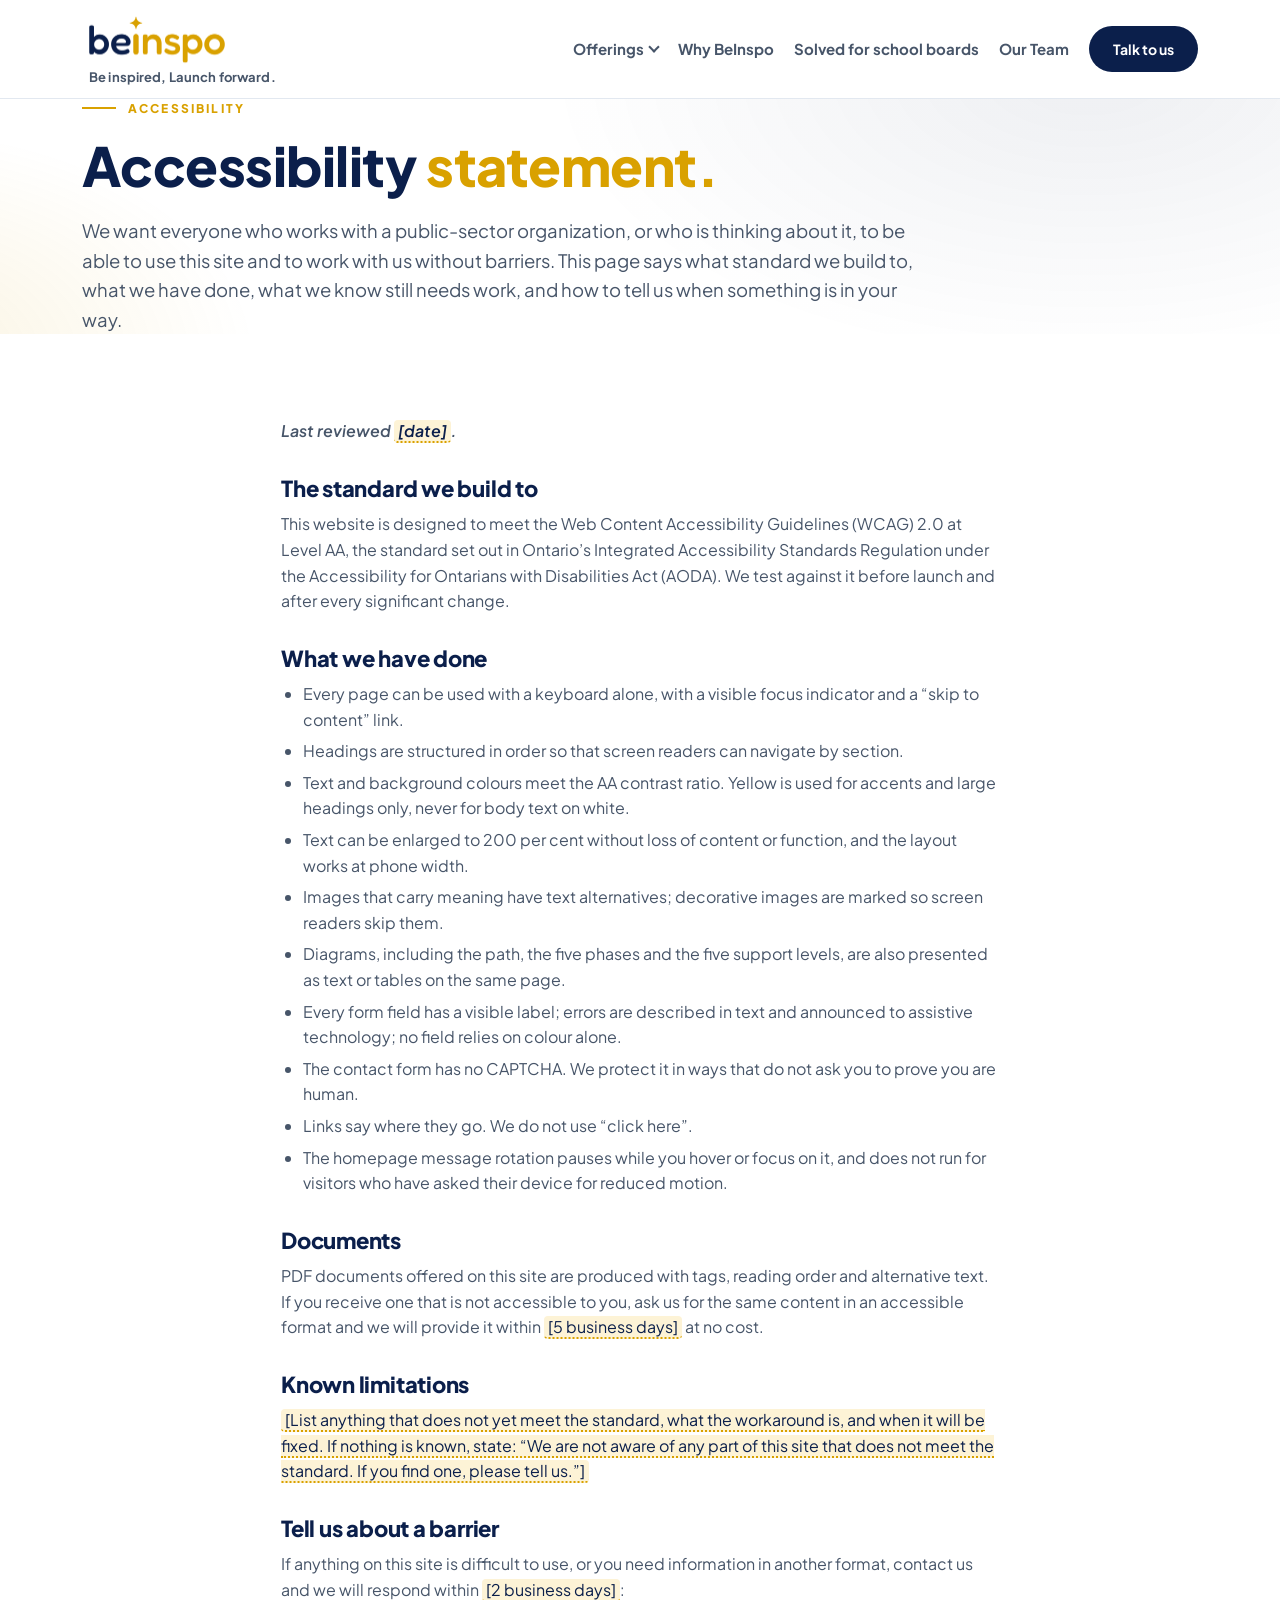
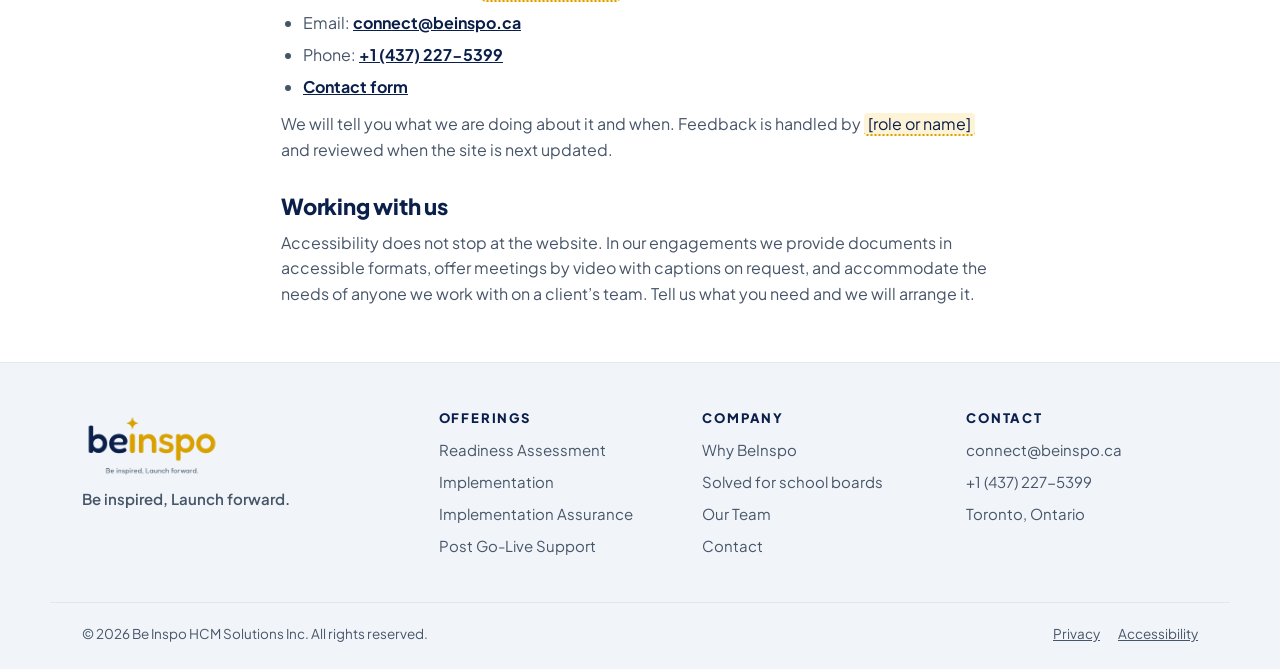
==== accessibility.html @ 6a6bd657 "New version" ====
<!DOCTYPE html>
<html lang="en-CA">
<head>
  <meta charset="UTF-8">
  <meta name="viewport" content="width=device-width, initial-scale=1">
  <title>Accessibility | BeInspo</title>
  <meta name="description" content="The standard this site is built to, what we have done to meet it, what still needs work, and how to tell us about a barrier.">
  <link rel="icon" type="image/svg+xml" href="assets/favicon.svg">
  <link rel="stylesheet" href="css/styles.css?v=20261103j">
  <link rel="stylesheet" href="css/pages.css?v=20261024c">
</head>
<body>
<a class="skip-link" href="#main">Skip to content</a>

<header class="site-header">
  <div class="wrap nav-in">
    <a class="brand" href="index.html" aria-label="BeInspo home">
      <span class="brand-mark"><img src="assets/beinspo-logo.png" alt="BeInspo" width="1200" height="600"></span>
      <span class="brand-tag">Be inspired, Launch forward.</span>
    </a>
    <button class="nav-toggle" aria-expanded="false" aria-controls="site-nav">
      <span class="nav-toggle-bar" aria-hidden="true"></span><span class="sr-only">Menu</span>
    </button>
    <nav id="site-nav" class="site-nav" aria-label="Primary">
      <ul class="nav-links">
        <li class="has-dropdown">
          <button class="nav-link dropdown-toggle" aria-expanded="false" aria-controls="engage-menu">Offerings <span class="chev" aria-hidden="true"></span></button>
          <ul id="engage-menu" class="dropdown">
            <li><a href="readiness-assessment.html"><strong>01 Readiness Assessment</strong><span>Know what you&rsquo;re getting into before you commit.</span></a></li>
            <li><a href="implementation.html"><strong>02 Implementation</strong><span>We build it, start to finish.</span></a></li>
            <li><a href="implementation-assurance.html"><strong>03 Implementation Assurance</strong><span>A partner builds; we complete your team.</span></a></li>
            <li><a href="post-go-live-support.html"><strong>04 Post Go-Live Support</strong><span>Gone live and need it to settle?</span></a></li>
          </ul>
        </li>
        <li><a class="nav-link" href="index.html#why-beinspo">Why BeInspo</a></li>
        <li><a class="nav-link" href="school-boards.html">Solved for school boards</a></li>
        <li><a class="nav-link" href="team.html">Our Team</a></li>
        <li class="nav-cta-item"><a class="btn btn-navy btn-sm" href="contact.html">Talk to us</a></li>
      </ul>
    </nav>
  </div>
</header>

<main id="main">
  <section class="page-hero" aria-labelledby="page-heading">
    <div class="wrap">
      <p class="eyebrow">Accessibility</p>
      <h1 id="page-heading">Accessibility <em>statement.</em></h1>
      <p class="lede" style="max-width:46em">We want everyone who works with a public-sector organization, or who is thinking about it, to be able to use this site and to work with us without barriers. This page says what standard we build to, what we have done, what we know still needs work, and how to tell us when something is in your way.</p>
    </div>
  </section>

  <section class="section section-tight" aria-label="Accessibility statement">
    <div class="wrap prose">
      <p class="meta">Last reviewed <mark class="todo">[date]</mark>.</p>

      <h2>The standard we build to</h2>
      <p>This website is designed to meet the Web Content Accessibility Guidelines (WCAG) 2.0 at Level AA, the standard set out in Ontario&rsquo;s Integrated Accessibility Standards Regulation under the Accessibility for Ontarians with Disabilities Act (AODA). We test against it before launch and after every significant change.</p>

      <h2>What we have done</h2>
      <ul>
        <li>Every page can be used with a keyboard alone, with a visible focus indicator and a &ldquo;skip to content&rdquo; link.</li>
        <li>Headings are structured in order so that screen readers can navigate by section.</li>
        <li>Text and background colours meet the AA contrast ratio. Yellow is used for accents and large headings only, never for body text on white.</li>
        <li>Text can be enlarged to 200 per cent without loss of content or function, and the layout works at phone width.</li>
        <li>Images that carry meaning have text alternatives; decorative images are marked so screen readers skip them.</li>
        <li>Diagrams, including the path, the five phases and the five support levels, are also presented as text or tables on the same page.</li>
        <li>Every form field has a visible label; errors are described in text and announced to assistive technology; no field relies on colour alone.</li>
        <li>The contact form has no CAPTCHA. We protect it in ways that do not ask you to prove you are human.</li>
        <li>Links say where they go. We do not use &ldquo;click here&rdquo;.</li>
        <li>The homepage message rotation pauses while you hover or focus on it, and does not run for visitors who have asked their device for reduced motion.</li>
      </ul>

      <h2>Documents</h2>
      <p>PDF documents offered on this site are produced with tags, reading order and alternative text. If you receive one that is not accessible to you, ask us for the same content in an accessible format and we will provide it within <mark class="todo">[5 business days]</mark> at no cost.</p>

      <h2>Known limitations</h2>
      <p><mark class="todo">[List anything that does not yet meet the standard, what the workaround is, and when it will be fixed. If nothing is known, state: &ldquo;We are not aware of any part of this site that does not meet the standard. If you find one, please tell us.&rdquo;]</mark></p>

      <h2>Tell us about a barrier</h2>
      <p>If anything on this site is difficult to use, or you need information in another format, contact us and we will respond within <mark class="todo">[2 business days]</mark>:</p>
      <ul>
        <li>Email: <a href="mailto:connect@beinspo.ca">connect@beinspo.ca</a></li>
        <li>Phone: <a href="tel:+14372275399">+1 (437) 227-5399</a></li>
        <li><a href="contact.html">Contact form</a></li>
      </ul>
      <p>We will tell you what we are doing about it and when. Feedback is handled by <mark class="todo">[role or name]</mark> and reviewed when the site is next updated.</p>

      <h2>Working with us</h2>
      <p>Accessibility does not stop at the website. In our engagements we provide documents in accessible formats, offer meetings by video with captions on request, and accommodate the needs of anyone we work with on a client&rsquo;s team. Tell us what you need and we will arrange it.</p>
    </div>
  </section>
</main>

<footer class="site-footer">
  <div class="wrap footer-in">
    <div class="footer-brand">
      <img src="assets/beinspo-logo.png" alt="BeInspo" width="160" height="80">
      <p class="tagline">Be inspired, Launch forward.</p>
    </div>
    <nav class="footer-col" aria-label="Offerings">
      <h2>Offerings</h2>
      <ul>
        <li><a href="readiness-assessment.html">Readiness Assessment</a></li>
        <li><a href="implementation.html">Implementation</a></li>
        <li><a href="implementation-assurance.html">Implementation Assurance</a></li>
        <li><a href="post-go-live-support.html">Post Go-Live Support</a></li>
      </ul>
    </nav>
    <nav class="footer-col" aria-label="Company">
      <h2>Company</h2>
      <ul>
        <li><a href="index.html#why-beinspo">Why BeInspo</a></li>
        <li><a href="school-boards.html">Solved for school boards</a></li>
        <li><a href="team.html">Our Team</a></li>
        <li><a href="contact.html">Contact</a></li>
      </ul>
    </nav>
    <div class="footer-col">
      <h2>Contact</h2>
      <ul>
        <li><a href="mailto:connect@beinspo.ca">connect@beinspo.ca</a></li>
        <li><a href="tel:+14372275399">+1 (437) 227-5399</a></li>
        <li>Toronto, Ontario</li>
      </ul>
    </div>
  </div>
  <div class="wrap footer-legal">
    <p>&copy; 2026 Be Inspo HCM Solutions Inc. All rights reserved.</p>
    <ul>
      <li><a href="privacy.html">Privacy</a></li>
      <li><a href="accessibility.html">Accessibility</a></li>
    </ul>
  </div>
</footer>

<script src="js/main.js?v=20261024c"></script>
</body>
</html>
---- css/styles.css ----
/* Plus Jakarta Sans, self-hosted (SIL Open Font License) */
@font-face { font-family: 'Plus Jakarta Sans'; font-style: normal; font-weight: 400; font-display: swap; src: url(../assets/fonts/plus-jakarta-sans-latin-400-normal.woff2) format('woff2'); }
@font-face { font-family: 'Plus Jakarta Sans'; font-style: normal; font-weight: 500; font-display: swap; src: url(../assets/fonts/plus-jakarta-sans-latin-500-normal.woff2) format('woff2'); }
@font-face { font-family: 'Plus Jakarta Sans'; font-style: normal; font-weight: 600; font-display: swap; src: url(../assets/fonts/plus-jakarta-sans-latin-600-normal.woff2) format('woff2'); }
@font-face { font-family: 'Plus Jakarta Sans'; font-style: normal; font-weight: 700; font-display: swap; src: url(../assets/fonts/plus-jakarta-sans-latin-700-normal.woff2) format('woff2'); }
@font-face { font-family: 'Plus Jakarta Sans'; font-style: normal; font-weight: 800; font-display: swap; src: url(../assets/fonts/plus-jakarta-sans-latin-800-normal.woff2) format('woff2'); }
@font-face { font-family: 'Plus Jakarta Sans'; font-style: italic; font-weight: 600; font-display: swap; src: url(../assets/fonts/plus-jakarta-sans-latin-600-italic.woff2) format('woff2'); }
@font-face { font-family: 'Plus Jakarta Sans'; font-style: italic; font-weight: 800; font-display: swap; src: url(../assets/fonts/plus-jakarta-sans-latin-800-italic.woff2) format('woff2'); }
/* BeInspo website styles
   Palette from "README - colours and usage.txt"; layout from beinspo_homepage_mockup.html */

:root {
  --navy: #0B1F4B;
  --yellow: #D9A100;        /* dark yellow: accents on white */
  --yellow-bright: #F2B705; /* bright yellow: accents on navy */
  --yellow-tint: #FDF3D6;
  --slate: #475569;
  --grey-light: #CBD5E1;
  --grey-band: #F1F5F9;
  --line: #E2E8F0;
  --white: #FFFFFF;
  --max: 1180px;
  --radius: 14px;
  --shadow: 0 10px 30px rgba(11, 31, 75, 0.08);
}

*, *::before, *::after { box-sizing: border-box; margin: 0; padding: 0; }
html { scroll-behavior: smooth; }
@media (prefers-reduced-motion: reduce) { html { scroll-behavior: auto; } }

body {
  font-family: 'Plus Jakarta Sans', 'Segoe UI', system-ui, -apple-system, sans-serif;
  color: var(--navy);
  background: var(--white);
  line-height: 1.6;
  font-size: 17px;
}

img { max-width: 100%; height: auto; display: block; }
a { color: inherit; }
ul, ol { list-style: none; }

.wrap { max-width: var(--max); margin: 0 auto; padding: 0 32px; }
@media (max-width: 600px) { .wrap { padding: 0 16px; } }

.sr-only {
  position: absolute; width: 1px; height: 1px; padding: 0; margin: -1px;
  overflow: hidden; clip: rect(0 0 0 0); white-space: nowrap; border: 0;
}

.skip-link {
  position: absolute; left: 16px; top: -60px; z-index: 100;
  background: var(--navy); color: var(--white); padding: 10px 16px; border-radius: 8px;
  font-weight: 700; text-decoration: none;
}
.skip-link:focus { top: 12px; }

:focus-visible { outline: 3px solid var(--yellow); outline-offset: 3px; }

/* ---------- type ---------- */
h1, h2, h3 { line-height: 1.15; font-weight: 800; letter-spacing: -0.01em; }
h1 { font-size: clamp(34px, 4.4vw, 54px); }
h2 { font-size: clamp(27px, 3.1vw, 38px); margin-bottom: 18px; }
h3 { font-size: 20px; margin-bottom: 8px; }
h1 em, h2 em { font-style: normal; color: var(--yellow); }

.eyebrow {
  display: flex; align-items: center; gap: 12px;
  font-size: 12px; letter-spacing: 0.18em; text-transform: uppercase; font-weight: 800;
  color: var(--yellow); margin-bottom: 16px;
}
.eyebrow::before { content: ""; width: 34px; height: 2px; background: var(--yellow); flex: none; }

.lede, .intro { color: var(--slate); font-size: 18.5px; max-width: 42em; }
.intro { margin-bottom: 28px; }

/* ---------- buttons ---------- */
.btn {
  display: inline-block; padding: 14px 28px; border-radius: 999px; font-weight: 700;
  font-size: 15px; text-decoration: none; border: 2px solid transparent;
  transition: background .2s, color .2s, border-color .2s, transform .2s;
}
.btn:hover { transform: translateY(-1px); }
.btn-sm { padding: 10px 22px; font-size: 14px; }
.btn-navy { background: var(--navy); color: var(--white); }
.btn-navy:hover { background: #142a5e; }
.btn-yellow { background: var(--yellow); color: var(--navy); }
.btn-yellow:hover { background: #c49200; }
.btn-outline { border-color: var(--navy); color: var(--navy); background: transparent; }
.btn-outline:hover { background: var(--navy); color: var(--white); }
.btn-bright { background: var(--yellow-bright); color: var(--navy); }
.btn-bright:hover { background: #ffc61a; }
.btn-outline-light { border-color: var(--white); color: var(--white); background: transparent; }
.btn-outline-light:hover { background: var(--white); color: var(--navy); }
.btn-row { display: flex; gap: 14px; flex-wrap: wrap; }

/* ---------- header / nav ---------- */
.site-header {
  position: sticky; top: 0; z-index: 50;
  background: rgba(255, 255, 255, 0.94); backdrop-filter: blur(10px);
  border-bottom: 1px solid var(--line);
}
.nav-in { display: flex; align-items: center; justify-content: space-between; gap: 24px; padding-top: 10px; padding-bottom: 10px; }
.brand { display: inline-flex; flex-direction: column; align-items: flex-start; text-decoration: none; }
.brand-mark { display: block; width: 150px; aspect-ratio: 1200 / 440; overflow: hidden; }
.brand-mark img { width: 100%; height: auto; display: block; }
/* The wordmark's "b" starts 4.8% in from the image's left edge; the tagline is padded to line up with it. */
.brand-tag { display: block; text-align: left; padding-left: 7px; font-size: 13px; font-weight: 700; color: var(--slate); letter-spacing: 0.01em; margin-top: 2px; white-space: nowrap; }
.site-nav { display: flex; }
.nav-links { display: flex; align-items: center; gap: 20px; }
main section[id] { scroll-margin-top: 96px; }
.nav-link {
  font: inherit; font-size: 15px; font-weight: 700; color: var(--slate); background: none; border: 0;
  text-decoration: none; cursor: pointer; padding: 8px 0; display: inline-flex; align-items: center; gap: 6px;
}
.nav-link:hover { color: var(--navy); }
.chev { width: 8px; height: 8px; border-right: 2px solid currentColor; border-bottom: 2px solid currentColor; transform: translateY(-2px) rotate(45deg); }
.has-dropdown { position: relative; }
.dropdown {
  position: absolute; top: calc(100% + 8px); left: 0; min-width: 340px;
  background: var(--white); border: 1px solid var(--line); border-radius: var(--radius);
  box-shadow: var(--shadow); padding: 8px; display: none; z-index: 60;
}
.has-dropdown.open .dropdown { display: block; }
.dropdown a { display: block; padding: 10px 12px; border-radius: 10px; text-decoration: none; }
.dropdown a:hover, .dropdown a:focus-visible { background: var(--grey-band); }
.dropdown strong { display: block; font-size: 15px; }
.dropdown span { display: block; font-size: 13.5px; color: var(--slate); }

.nav-toggle {
  display: none; width: 44px; height: 44px; border: 0; background: none; cursor: pointer; position: relative;
}
.nav-toggle-bar, .nav-toggle-bar::before, .nav-toggle-bar::after {
  content: ""; display: block; width: 24px; height: 2.5px; background: var(--navy); border-radius: 2px;
  position: absolute; left: 10px; transition: transform .2s, opacity .2s;
}
.nav-toggle-bar { top: 21px; }
.nav-toggle-bar::before { top: -8px; left: 0; }
.nav-toggle-bar::after { top: 8px; left: 0; }
.nav-toggle[aria-expanded="true"] .nav-toggle-bar { background: transparent; }
.nav-toggle[aria-expanded="true"] .nav-toggle-bar::before { transform: translateY(8px) rotate(45deg); }
.nav-toggle[aria-expanded="true"] .nav-toggle-bar::after { transform: translateY(-8px) rotate(-45deg); }

@media (max-width: 1100px) and (min-width: 901px) {
  .nav-links { gap: 14px; }
  .nav-link { font-size: 14px; }
  .brand-mark { width: 130px; }
  .brand-tag { padding-left: 6px; font-size: 11.5px; }
}
@media (max-width: 900px) {
  .nav-toggle { display: block; }
  .site-nav { display: none; position: absolute; left: 0; right: 0; top: 100%; background: var(--white); border-bottom: 1px solid var(--line); box-shadow: var(--shadow); }
  .site-nav.open { display: block; }
  .nav-links { flex-direction: column; align-items: stretch; gap: 0; padding: 8px 16px 16px; }
  .nav-links > li { border-top: 1px solid var(--line); }
  .nav-links > li:first-child { border-top: 0; }
  .nav-link { width: 100%; justify-content: space-between; padding: 14px 0; font-size: 16px; }
  .dropdown { position: static; min-width: 0; border: 0; box-shadow: none; padding: 0 0 8px; }
  .nav-cta-item { padding-top: 12px; }
  .nav-cta-item .btn { display: block; text-align: center; }
}

/* ---------- hero ---------- */
.hero {
  background:
    radial-gradient(900px 480px at 85% -10%, rgba(11, 31, 75, 0.07), transparent 60%),
    radial-gradient(700px 420px at -10% 110%, rgba(217, 161, 0, 0.12), transparent 55%),
    var(--white);
}
.hero-in {
  display: grid; grid-template-columns: 1.2fr 0.9fr; gap: 56px; align-items: center;
  padding-top: 80px; padding-bottom: 72px;
}
.hero .lede { margin: 22px 0 10px; }
.hero .lede strong { color: var(--navy); font-weight: 700; }

/* hero slider: two messages rotate in the copy column.
   Both slides occupy the same grid cell, so the block is always as tall as the taller slide
   and the page does not shift when the message changes. */
.hero-slides { display: grid; }
.hero-slide { grid-area: 1 / 1; opacity: 0; visibility: hidden; transform: translateY(8px); transition: opacity .45s ease, transform .45s ease, visibility 0s linear .45s; pointer-events: none; }
.hero-slide.is-active { opacity: 1; visibility: visible; transform: none; transition: opacity .45s ease, transform .45s ease, visibility 0s; pointer-events: auto; }
@media (prefers-reduced-motion: reduce) { .hero-slide, .hero-slide.is-active { transition: none; transform: none; } }
.hero .h1 { font-size: clamp(34px, 4.4vw, 54px); line-height: 1.15; font-weight: 800; letter-spacing: -0.01em; }
.hero h1 em, .hero .h1 em { font-style: italic; color: var(--yellow); }
.hero h1 em.em-plain, .hero .h1 em.em-plain { font-style: normal; }
.slider-dots { display: flex; justify-content: center; gap: 14px; margin: 4px 0 26px; }
.slider-dot { width: 14px; height: 14px; border-radius: 50%; border: 0; background: var(--grey-light); cursor: pointer; padding: 0; transition: background .2s, transform .2s; }
.slider-dot:hover { background: var(--slate); }
.slider-dot.is-active { background: var(--yellow); transform: scale(1.25); }
.proof-line { display: flex; flex-wrap: wrap; gap: 10px 26px; margin-top: 26px; font-size: 14.5px; color: var(--slate); font-weight: 600; }
.proof-line li { position: relative; padding-left: 22px; }
.proof-line li::before {
  content: ""; position: absolute; left: 0; top: 6px; width: 10px; height: 6px;
  border-left: 2.5px solid var(--navy); border-bottom: 2.5px solid var(--navy); transform: rotate(-45deg);
}

.hero-card {
  background: var(--navy); color: var(--white); border-radius: 20px; padding: 28px;
  box-shadow: 0 20px 50px rgba(11, 31, 75, 0.25);
}
.hero-card-title { font-size: 13px; letter-spacing: 0.16em; text-transform: uppercase; color: var(--yellow-bright); margin-bottom: 16px; font-weight: 800; }
.path-list { display: flex; flex-direction: column; gap: 10px; position: relative; }
.path-list a {
  display: flex; gap: 14px; align-items: flex-start; text-decoration: none;
  background: rgba(255, 255, 255, 0.06); border: 1px solid rgba(255, 255, 255, 0.12);
  border-radius: 12px; padding: 12px 14px; transition: background .2s, border-color .2s;
}
.path-list a:hover, .path-list a:focus-visible { background: rgba(255, 255, 255, 0.12); border-color: var(--yellow-bright); }
.path-text { display: block; font-size: 13.5px; color: var(--grey-light); line-height: 1.4; }
.path-text strong { display: block; color: var(--white); font-size: 15.5px; margin-bottom: 2px; }
.hero-card-foot { margin-top: 16px; font-size: 14px; color: var(--grey-light); }

.badge {
  flex: none; display: inline-flex; align-items: center; justify-content: center;
  width: 36px; height: 36px; border-radius: 10px; background: var(--yellow); color: var(--navy);
  font-weight: 800; font-size: 13px; letter-spacing: 0.04em;
}
.hero-card .badge { background: var(--yellow-bright); }
.badge-alt { background: var(--yellow-tint); }
.hero-card .badge-alt { background: var(--yellow-tint); }

@media (max-width: 960px) {
  .hero-in { grid-template-columns: 1fr; gap: 36px; padding-top: 48px; padding-bottom: 48px; }
}
@media (max-width: 560px) {
  .hero-card { padding: 20px; }
}

/* ---------- sections ---------- */
.section { padding: 80px 0; }
.section-grey { background: var(--grey-band); }
@media (max-width: 700px) { .section { padding: 56px 0; } }

/* six layers */
.layers { display: grid; grid-template-columns: repeat(3, 1fr); gap: 18px; margin: 8px 0 32px; }
.layers li {
  position: relative; background: var(--white); border: 1px solid var(--line); border-radius: var(--radius);
  padding: 22px 22px 22px 64px;
}
.layer-num {
  position: absolute; left: 20px; top: 22px; width: 30px; height: 30px; border-radius: 50%;
  background: var(--yellow); color: var(--navy); font-weight: 800; font-size: 13px;
  display: inline-flex; align-items: center; justify-content: center;
}
.layers h3 { font-size: 17.5px; }
.layers p { color: var(--slate); font-size: 15px; }
@media (max-width: 900px) { .layers { grid-template-columns: repeat(2, 1fr); } }
@media (max-width: 560px) { .layers { grid-template-columns: 1fr; } }

.band { border-radius: var(--radius); padding: 32px 36px; }
.band-navy { background: var(--navy); color: var(--white); border-left: 8px solid var(--yellow-bright); }
.band-small { color: var(--grey-light); font-size: 16px; }
.band-big { font-size: clamp(24px, 3vw, 34px); font-weight: 800; margin: 6px 0 8px; }
.band-link { color: var(--yellow-bright); font-weight: 700; }

/* path selector */
.selector { display: grid; grid-template-columns: repeat(2, 1fr); gap: 14px; margin-top: 8px; }
.selector-item {
  font: inherit; text-align: left; cursor: pointer; background: var(--white);
  border: 2px solid var(--line); border-radius: var(--radius); padding: 20px 22px;
  display: flex; flex-direction: column; gap: 10px; transition: border-color .2s, box-shadow .2s;
}
.selector-item:hover { border-color: var(--navy); }
.selector-item[aria-pressed="true"] { border-color: var(--yellow); box-shadow: 0 0 0 3px var(--yellow-tint); }
.selector-quote { font-size: 17px; font-weight: 700; color: var(--navy); line-height: 1.4; }
.selector-answer { font-size: 14px; color: var(--slate); }
.selector-answer strong { color: var(--navy); }
.selector-item[aria-pressed="true"] .selector-answer strong { color: var(--yellow); }
.selector-note { margin: 20px 0 44px; color: var(--slate); font-size: 15.5px; }
.selector-note a { color: var(--navy); font-weight: 700; }
@media (max-width: 760px) { .selector { grid-template-columns: 1fr; } }

/* offerings */
.offers { display: grid; grid-template-columns: repeat(4, 1fr); gap: 18px; }
.offer {
  position: relative; background: var(--white); border: 2px solid var(--line); border-radius: var(--radius);
  padding: 24px; display: flex; flex-direction: column; gap: 10px; transition: border-color .2s, box-shadow .2s;
}
.offer h3 { margin: 8px 0 0; }
.offer p { font-size: 15px; color: var(--slate); }
.offer-for { font-style: italic; color: var(--navy) !important; font-weight: 600; }
.offer-meta { font-size: 13.5px !important; font-weight: 700; letter-spacing: 0.02em; margin-top: auto; padding-top: 8px; border-top: 1px dashed var(--line); }
.offer-link { font-weight: 800; color: var(--navy); text-decoration: none; }
.offer-link::after { content: " \2192"; }
.offer-link:hover { color: var(--yellow); }
.offer-featured { border-color: var(--yellow); }
.offer.is-active { border-color: var(--navy); box-shadow: 0 0 0 4px rgba(11, 31, 75, 0.12); }
.tag-new {
  position: absolute; top: 14px; right: 14px; background: var(--yellow); color: var(--navy);
  font-size: 11px; font-weight: 800; letter-spacing: 0.14em; text-transform: uppercase; padding: 4px 10px; border-radius: 999px;
}
@media (max-width: 1000px) { .offers { grid-template-columns: repeat(2, 1fr); } }
@media (max-width: 560px) { .offers { grid-template-columns: 1fr; } }

/* engagement model table */
.table-scroll { overflow-x: auto; border: 1px solid var(--line); border-radius: var(--radius); }
.model-table { width: 100%; border-collapse: collapse; font-size: 15px; min-width: 760px; }
.model-table th, .model-table td { text-align: left; vertical-align: top; padding: 14px 16px; border-bottom: 1px solid var(--line); }
.model-table thead th { background: var(--navy); color: var(--white); font-size: 13px; letter-spacing: 0.08em; text-transform: uppercase; }
.model-table tbody th { font-weight: 800; white-space: nowrap; }
.model-table tbody tr:nth-child(even) { background: var(--grey-band); }
.model-table tbody tr:last-child th, .model-table tbody tr:last-child td { border-bottom: 0; }
.model-table td { color: var(--slate); }
.table-note { margin-top: 16px; color: var(--slate); font-size: 15px; }

/* platforms */
.platforms { display: grid; grid-template-columns: repeat(4, 1fr); gap: 18px; }
.platform { background: var(--white); border: 1px solid var(--line); border-radius: var(--radius); padding: 24px; }
.platform h3 { font-size: 18px; }
.platform p { color: var(--slate); font-size: 15px; }
.platform-primary { border-top: 6px solid var(--yellow); }
@media (max-width: 1000px) { .platforms { grid-template-columns: repeat(2, 1fr); } }
@media (max-width: 560px) { .platforms { grid-template-columns: 1fr; } }

/* how we work */
.features { display: grid; grid-template-columns: repeat(3, 1fr); gap: 28px; margin-top: 8px; }
.feature-icon { display: inline-flex; width: 48px; height: 48px; border-radius: 12px; background: var(--yellow-tint); color: var(--navy); align-items: center; justify-content: center; margin-bottom: 14px; }
.feature-icon svg { width: 26px; height: 26px; }
.feature p { color: var(--slate); font-size: 15.5px; }
.closing-line { margin-top: 36px; padding: 22px 26px; border-left: 4px solid var(--yellow); background: var(--grey-band); border-radius: 0 var(--radius) var(--radius) 0; font-weight: 600; max-width: 60em; }
@media (max-width: 800px) { .features { grid-template-columns: 1fr; } }

/* why */
.why-list { display: grid; grid-template-columns: repeat(2, 1fr); gap: 18px; }
.why-list li { background: var(--white); border: 1px solid var(--line); border-radius: var(--radius); padding: 24px; }
.why-list p { color: var(--slate); font-size: 15.5px; }
.proof { margin-top: 10px; font-size: 14px !important; font-weight: 600; }
.proof a { color: var(--navy); }
@media (max-width: 700px) { .why-list { grid-template-columns: 1fr; } }

/* stats */
.stats { display: grid; grid-template-columns: repeat(4, 1fr); gap: 18px; margin: 8px 0 28px; }
.stats li { border: 1px solid var(--line); border-radius: var(--radius); padding: 22px; }
.stat-figure { display: block; font-size: 40px; font-weight: 800; line-height: 1; color: var(--navy); margin-bottom: 8px; }
.stat-label { display: block; color: var(--slate); font-size: 14.5px; }
.case-line { background: var(--yellow-tint); border-radius: var(--radius); padding: 20px 24px; font-size: 15.5px; }
.case-line a { font-weight: 700; }
@media (max-width: 1000px) { .stats { grid-template-columns: repeat(2, 1fr); } }
@media (max-width: 480px) { .stats { grid-template-columns: 1fr; } }

/* team */
.team { display: grid; grid-template-columns: repeat(3, 1fr); gap: 18px; }
.person { background: var(--white); border: 1px solid var(--line); border-radius: var(--radius); padding: 24px; }
.person-photo {
  width: 88px; height: 88px; border-radius: 50%; background: var(--navy); color: var(--yellow-bright);
  display: flex; align-items: center; justify-content: center; font-weight: 800; font-size: 24px; margin-bottom: 16px;
}
.person-photo img { width: 100%; height: 100%; object-fit: cover; border-radius: 50%; }
.person h3 { font-size: 18.5px; margin-bottom: 2px; }
.person-role { color: var(--yellow); font-weight: 800; font-size: 14px; margin-bottom: 10px; }
.person p:last-child { color: var(--slate); font-size: 15px; }
.team-link { margin-top: 24px; font-weight: 800; }
.team-link a { color: var(--navy); }
@media (max-width: 900px) { .team { grid-template-columns: 1fr; } }

/* closing */
.closing { background: var(--navy); color: var(--white); padding: 80px 0; }
.closing-in { max-width: 820px; }
.closing h2 { color: var(--white); }
.closing p { color: var(--grey-light); font-size: 18px; margin-bottom: 28px; }

/* footer */
.site-footer { background: var(--grey-band); border-top: 1px solid var(--line); padding: 48px 0 24px; font-size: 15px; }
.footer-in { display: grid; grid-template-columns: 1.4fr 1fr 1fr 1fr; gap: 32px; }
.footer-brand img { width: 140px; }
.tagline { color: var(--slate); margin-top: 6px; font-weight: 600; }
.footer-col h2 { font-size: 13px; letter-spacing: 0.14em; text-transform: uppercase; color: var(--navy); margin-bottom: 12px; }
.footer-col li { margin-bottom: 8px; color: var(--slate); }
.footer-col a { color: var(--slate); text-decoration: none; }
.footer-col a:hover { color: var(--navy); text-decoration: underline; }
.footer-legal { display: flex; justify-content: space-between; gap: 16px; flex-wrap: wrap; margin-top: 36px; padding-top: 20px; border-top: 1px solid var(--line); color: var(--slate); font-size: 13.5px; }
.footer-legal ul { display: flex; gap: 18px; }
.footer-legal a { color: var(--slate); }
@media (max-width: 900px) { .footer-in { grid-template-columns: 1fr 1fr; } }
@media (max-width: 520px) { .footer-in { grid-template-columns: 1fr; } }
---- css/pages.css ----
/* Offering page template: the ten slots defined in section 5 of the BeInspo Website Plan.
   Loaded after styles.css. */

/* 1. Hero */
.page-hero {
  background:
    radial-gradient(900px 480px at 85% -10%, rgba(11, 31, 75, 0.07), transparent 60%),
    radial-gradient(700px 420px at -10% 110%, rgba(217, 161, 0, 0.12), transparent 55%),
    var(--white);
}
.page-hero-in { display: grid; grid-template-columns: 1.15fr 0.85fr; gap: 56px; align-items: start; padding-top: 64px; padding-bottom: 64px; }
.page-hero .lede { margin: 20px 0 28px; }
.eyebrow-badge { display: inline-flex; align-items: center; gap: 12px; margin-bottom: 18px; }
.eyebrow-badge .badge { width: 40px; height: 40px; font-size: 14px; }
.eyebrow-badge .eyebrow { margin: 0; }
.eyebrow-badge .eyebrow::before { display: none; }
@media (max-width: 960px) { .page-hero-in { grid-template-columns: 1fr; gap: 32px; padding-top: 40px; padding-bottom: 40px; } }

/* 2. At a glance */
.glance { background: var(--navy); color: var(--white); border-radius: 20px; padding: 26px 28px; box-shadow: 0 20px 50px rgba(11, 31, 75, 0.25); }
.glance-title { font-size: 13px; letter-spacing: 0.16em; text-transform: uppercase; color: var(--yellow-bright); margin-bottom: 14px; font-weight: 800; }
.glance dl { display: grid; grid-template-columns: auto 1fr; gap: 12px 18px; }
.glance dt { font-size: 12px; letter-spacing: 0.1em; text-transform: uppercase; color: var(--yellow-bright); font-weight: 800; padding-top: 3px; white-space: nowrap; }
.glance dd { font-size: 15px; color: var(--grey-light); line-height: 1.5; padding-bottom: 12px; border-bottom: 1px solid rgba(255, 255, 255, 0.12); }
.glance dd:last-child { border-bottom: 0; padding-bottom: 0; }
.glance dd strong { color: var(--white); }
@media (max-width: 520px) { .glance dl { grid-template-columns: 1fr; gap: 4px; } .glance dt { padding-top: 8px; } }

/* 3. For / not for */
.for-grid { display: grid; grid-template-columns: 1fr 1fr; gap: 18px; }
.for-col { background: var(--white); border: 1px solid var(--line); border-radius: var(--radius); padding: 24px 26px; }
.for-col h3 { font-size: 14px; letter-spacing: 0.12em; text-transform: uppercase; margin-bottom: 14px; }
.for-col-yes h3 { color: var(--yellow); }
.for-col-no h3 { color: var(--slate); }
.for-col li { position: relative; padding-left: 26px; margin-bottom: 12px; color: var(--slate); font-size: 15.5px; }
.for-col-yes li::before { content: ""; position: absolute; left: 2px; top: 8px; width: 10px; height: 6px; border-left: 2.5px solid var(--navy); border-bottom: 2.5px solid var(--navy); transform: rotate(-45deg); }
.for-col-no li::before { content: ""; position: absolute; left: 4px; top: 11px; width: 10px; height: 2.5px; background: var(--slate); }
.section-grey .for-col { background: var(--white); }
@media (max-width: 760px) { .for-grid { grid-template-columns: 1fr; } }

/* 4. What you get: tiles and tables */
.tiles { display: grid; grid-template-columns: repeat(3, 1fr); gap: 18px; }
.tile { background: var(--white); border: 1px solid var(--line); border-radius: var(--radius); padding: 22px 24px; }
.tile h3 { font-size: 17.5px; }
.tile p { color: var(--slate); font-size: 15px; }
@media (max-width: 900px) { .tiles { grid-template-columns: 1fr 1fr; } }
@media (max-width: 560px) { .tiles { grid-template-columns: 1fr; } }

.data-table { width: 100%; border-collapse: collapse; font-size: 15px; }
.data-table th, .data-table td { text-align: left; vertical-align: top; padding: 13px 16px; border-bottom: 1px solid var(--line); }
.data-table thead th { background: var(--navy); color: var(--white); font-size: 12.5px; letter-spacing: 0.08em; text-transform: uppercase; }
.data-table tbody th { font-weight: 800; }
.data-table tbody tr:nth-child(even) { background: var(--grey-band); }
.data-table tbody tr:last-child th, .data-table tbody tr:last-child td { border-bottom: 0; }
.data-table td { color: var(--slate); }
.table-scroll .data-table { min-width: 640px; }
.table-wide .data-table { min-width: 860px; }

.band-yellow { background: var(--yellow-tint); border-radius: var(--radius); padding: 24px 28px; margin-top: 24px; }
.band-yellow p { font-size: 16px; }
.band-yellow strong { color: var(--navy); }
.catch-tiles { display: grid; grid-template-columns: repeat(4, 1fr); gap: 12px; margin: 18px 0 16px; }
.catch-tiles li { background: var(--navy); color: var(--white); border-radius: 10px; padding: 16px; font-weight: 700; text-align: center; font-size: 15px; }
@media (max-width: 760px) { .catch-tiles { grid-template-columns: 1fr 1fr; } }

/* 5. How it runs */
.steps { counter-reset: step; display: grid; gap: 14px; }
.steps li { position: relative; background: var(--white); border: 1px solid var(--line); border-radius: var(--radius); padding: 20px 22px 20px 72px; }
.steps li::before {
  counter-increment: step; content: counter(step);
  position: absolute; left: 20px; top: 20px; width: 36px; height: 36px; border-radius: 10px;
  background: var(--yellow); color: var(--navy); font-weight: 800; display: flex; align-items: center; justify-content: center;
}
.steps h3 { font-size: 17.5px; margin-bottom: 4px; }
.steps p { color: var(--slate); font-size: 15.5px; }
.step-note { margin-top: 16px; color: var(--slate); font-size: 15px; }

/* 6. What we need from you */
.needs { display: grid; gap: 12px; max-width: 60em; }
.needs li { position: relative; padding-left: 30px; color: var(--slate); font-size: 16px; }
.needs li::before { content: ""; position: absolute; left: 0; top: 7px; width: 14px; height: 14px; border-radius: 4px; background: var(--yellow-tint); border: 2px solid var(--yellow); }

/* 7. What it costs */
.cost-band { background: var(--grey-band); border-left: 6px solid var(--yellow); border-radius: 0 var(--radius) var(--radius) 0; padding: 26px 30px; max-width: 62em; }
.cost-band p { font-size: 17px; }

/* 8. FAQ */
.faq { display: grid; gap: 10px; max-width: 62em; }
.faq details { background: var(--white); border: 1px solid var(--line); border-radius: var(--radius); padding: 0 22px; }
.faq summary { cursor: pointer; list-style: none; font-weight: 800; font-size: 16.5px; padding: 18px 36px 18px 0; position: relative; }
.faq summary::-webkit-details-marker { display: none; }
.faq summary::after {
  content: ""; position: absolute; right: 4px; top: 24px; width: 10px; height: 10px;
  border-right: 2.5px solid var(--yellow); border-bottom: 2.5px solid var(--yellow); transform: rotate(45deg); transition: transform .2s;
}
.faq details[open] summary::after { transform: rotate(-135deg); top: 30px; }
.faq details p { color: var(--slate); font-size: 15.5px; padding: 0 0 18px; }

/* 9. Where this fits on the path */
.path-strip { display: grid; grid-template-columns: repeat(4, 1fr); gap: 12px; margin-top: 8px; }
.path-strip a { display: flex; gap: 12px; align-items: center; text-decoration: none; border: 2px solid var(--line); border-radius: 12px; padding: 14px 16px; background: var(--white); color: var(--navy); font-weight: 700; font-size: 15px; }
.path-strip a:hover { border-color: var(--navy); }
.path-strip a[aria-current="page"] { border-color: var(--yellow); background: var(--yellow-tint); }
.path-strip .badge { width: 32px; height: 32px; font-size: 12px; }
.path-fit { color: var(--slate); font-size: 16px; max-width: 60em; margin-bottom: 20px; }
@media (max-width: 900px) { .path-strip { grid-template-columns: 1fr 1fr; } }
@media (max-width: 520px) { .path-strip { grid-template-columns: 1fr; } }

/* Implementation page extras */
.method-table tbody th { white-space: nowrap; }
.pillars { display: grid; grid-template-columns: 1fr 1fr; gap: 18px; }
.pillars .tile h3 { color: var(--navy); }
@media (max-width: 760px) { .pillars { grid-template-columns: 1fr; } }

.case-panel { background: var(--navy); color: var(--white); border-radius: 20px; padding: 32px; margin-top: 28px; display: grid; grid-template-columns: 1fr 1fr; gap: 32px; align-items: center; }
.case-panel h3 { color: var(--yellow-bright); font-size: 14px; letter-spacing: 0.12em; text-transform: uppercase; margin-bottom: 10px; }
.case-panel p { color: var(--grey-light); font-size: 15.5px; }
.case-panel .case-title { color: var(--white); font-size: 20px; font-weight: 800; margin-bottom: 10px; }
.case-panel ul { display: grid; gap: 10px; margin-top: 14px; }
.case-panel li { position: relative; padding-left: 20px; font-size: 15px; color: var(--grey-light); }
.case-panel li::before { content: ""; position: absolute; left: 0; top: 9px; width: 8px; height: 8px; border-radius: 50%; background: var(--yellow-bright); }
.flow { display: grid; grid-template-columns: 1fr auto 1fr; gap: 12px; align-items: center; }
.flow-box { background: rgba(255, 255, 255, 0.08); border: 1px solid rgba(255, 255, 255, 0.18); border-radius: 12px; padding: 16px; text-align: center; }
.flow-box strong { display: block; color: var(--white); font-size: 15px; }
.flow-box span { display: block; color: var(--grey-light); font-size: 13px; margin-top: 4px; }
.flow-arrows { display: grid; gap: 6px; font-size: 12px; color: var(--yellow-bright); text-align: center; font-weight: 700; }
.flow-arrows span::before { content: "\2190\00a0"; }
.flow-arrows span:first-child::before { content: ""; }
.flow-arrows span:first-child::after { content: "\00a0\2192"; }
@media (max-width: 900px) { .case-panel { grid-template-columns: 1fr; } }

/* Assurance page extras */
.relationship { display: grid; grid-template-columns: 1.4fr auto 1fr; gap: 16px; align-items: center; margin: 24px 0 28px; }
.rel-group { border: 2px dashed var(--grey-light); border-radius: 16px; padding: 18px; }
.rel-group h3 { font-size: 12px; letter-spacing: 0.14em; text-transform: uppercase; color: var(--slate); margin-bottom: 12px; }
.rel-boxes { display: grid; grid-template-columns: 1fr auto 1fr; gap: 10px; align-items: center; }
.rel-box { border-radius: 12px; padding: 16px; text-align: center; background: var(--white); border: 1px solid var(--line); }
.rel-box strong { display: block; font-size: 15px; }
.rel-box span { display: block; color: var(--slate); font-size: 13px; margin-top: 4px; }
.rel-box-navy { background: var(--navy); color: var(--white); border-color: var(--navy); }
.rel-box-navy span { color: var(--grey-light); }
.rel-plus { font-size: 26px; font-weight: 800; color: var(--yellow); }
.rel-arrows { display: grid; gap: 10px; text-align: center; font-size: 13px; font-weight: 700; color: var(--navy); }
.rel-arrows span { background: var(--yellow-tint); border-radius: 999px; padding: 6px 12px; white-space: nowrap; }
.rel-line { text-align: center; font-weight: 800; font-size: 18px; max-width: 46em; margin: 0 auto; }
@media (max-width: 900px) { .relationship { grid-template-columns: 1fr; } .rel-arrows span { white-space: normal; } }

/* Post go-live extras */
.levels { display: grid; gap: 8px; max-width: 760px; margin: 8px auto 12px; }
.levels li { display: grid; grid-template-columns: 64px 1fr; gap: 16px; align-items: center; border-radius: 12px; padding: 14px 18px; }
.levels .lvl { font-weight: 800; font-size: 18px; }
.levels strong { display: block; font-size: 15.5px; }
.levels span { display: block; font-size: 14px; }
.lvl-ours { background: var(--navy); color: var(--white); }
.lvl-ours span { color: var(--grey-light); }
.lvl-ours .lvl { color: var(--yellow-bright); }
.lvl-yours { background: var(--yellow-tint); color: var(--navy); border: 1px solid #f1dfa3; }
.lvl-yours span { color: var(--slate); }
.levels-caption { text-align: center; color: var(--slate); font-size: 14.5px; font-weight: 700; margin-bottom: 8px; }

/* Shared */
.sub-heading { font-size: 22px; margin: 40px 0 14px; }
.section-tight { padding-top: 56px; padding-bottom: 56px; }
.intro-wide { max-width: 62em; }
mark.todo { background: var(--yellow-tint); color: var(--navy); padding: 0 4px; border-radius: 4px; border-bottom: 2px dotted var(--yellow); }
.cols-3 { display: grid; grid-template-columns: repeat(3, 1fr); gap: 18px; }
@media (max-width: 900px) { .cols-3 { grid-template-columns: 1fr; } }

/* School Boards page: six layers and walkthroughs */
.layers { display: grid; grid-template-columns: repeat(3, 1fr); gap: 18px; margin: 8px 0 20px; }
.layers li { position: relative; background: var(--white); border: 1px solid var(--line); border-radius: var(--radius); padding: 22px 22px 22px 64px; }
.layer-num { position: absolute; left: 20px; top: 22px; width: 30px; height: 30px; border-radius: 50%; background: var(--yellow); color: var(--navy); font-weight: 800; font-size: 13px; display: inline-flex; align-items: center; justify-content: center; }
.layers h3 { font-size: 17.5px; }
.layers p { color: var(--slate); font-size: 15px; }
.layers-caption { color: var(--slate); font-size: 15px; }
@media (max-width: 900px) { .layers { grid-template-columns: repeat(2, 1fr); } }
@media (max-width: 560px) { .layers { grid-template-columns: 1fr; } }

.walkthrough { background: var(--white); border: 1px solid var(--line); border-radius: var(--radius); padding: 26px 28px; margin-bottom: 18px; }
.walkthrough h3 { font-size: 20px; margin-bottom: 16px; }
.walkthrough dl { display: grid; grid-template-columns: 1fr 1fr; gap: 16px 24px; }
.walkthrough dt { font-size: 12px; letter-spacing: 0.12em; text-transform: uppercase; color: var(--yellow); font-weight: 800; margin-bottom: 4px; }
.walkthrough dd { color: var(--slate); font-size: 15.5px; }
.walkthrough .wt-item { }
@media (max-width: 760px) { .walkthrough dl { grid-template-columns: 1fr; } }

.case-card { background: var(--white); border: 1px solid var(--line); border-radius: var(--radius); padding: 24px 26px; margin-bottom: 16px; }
.case-card h3 { font-size: 18.5px; margin-bottom: 10px; }
.case-card p { color: var(--slate); font-size: 15.5px; }
.case-card p + p { margin-top: 8px; }
.case-card strong { color: var(--navy); }

/* Our Team page */
.team-grid { display: grid; grid-template-columns: 1fr; gap: 20px; }
.lead-card { background: var(--white); border: 1px solid var(--line); border-radius: var(--radius); padding: 28px; display: grid; grid-template-columns: 180px 1fr; gap: 28px; align-items: start; }
.lead-photo { width: 180px; height: 180px; border-radius: 50%; overflow: hidden; background: var(--navy); color: var(--yellow-bright); display: flex; align-items: center; justify-content: center; font-weight: 800; font-size: 44px; }
.lead-photo img { width: 100%; height: 100%; object-fit: cover; display: block; }
.lead-card h3 { font-size: 22px; margin-bottom: 2px; }
.lead-role { color: var(--yellow); font-weight: 800; font-size: 14.5px; margin-bottom: 8px; }
.lead-exp { font-weight: 700; margin-bottom: 12px; }
.lead-bio { color: var(--slate); font-size: 15.5px; margin-bottom: 14px; }
.chips { display: flex; flex-wrap: wrap; gap: 8px; margin-bottom: 14px; }
.chips li { background: var(--yellow-tint); color: var(--navy); font-size: 13px; font-weight: 700; padding: 5px 12px; border-radius: 999px; }
.lead-link { font-weight: 800; color: var(--navy); }
.lead-card-open { border-style: dashed; }
.facts { display: grid; grid-template-columns: repeat(auto-fit, minmax(240px, 320px)); gap: 18px; margin-top: 24px; }
.facts li { border: 1px solid var(--line); border-radius: var(--radius); padding: 20px 22px; background: var(--white); font-weight: 700; }
.values { display: grid; gap: 10px; max-width: 48em; }
.values li { position: relative; padding-left: 30px; font-size: 18px; font-weight: 700; }
.values li::before { content: ""; position: absolute; left: 2px; top: 10px; width: 12px; height: 7px; border-left: 3px solid var(--yellow); border-bottom: 3px solid var(--yellow); transform: rotate(-45deg); }
@media (max-width: 700px) { .lead-card { grid-template-columns: 1fr; } .lead-photo { width: 140px; height: 140px; font-size: 36px; } .facts { grid-template-columns: 1fr; } }

/* Contact page */
.contact-grid { display: grid; grid-template-columns: 1.15fr 0.85fr; gap: 48px; align-items: start; }
.form { background: var(--white); border: 1px solid var(--line); border-radius: var(--radius); padding: 28px; }
.field { margin-bottom: 18px; }
.field label { display: block; font-weight: 800; font-size: 15px; margin-bottom: 6px; }
.field .hint { display: block; font-weight: 400; color: var(--slate); font-size: 13.5px; margin-top: 2px; }
.field input[type="text"], .field input[type="email"], .field input[type="tel"], .field textarea {
  width: 100%; font: inherit; font-size: 16px; padding: 12px 14px; border: 2px solid var(--line); border-radius: 10px; background: var(--white); color: var(--navy);
}
.field input:focus, .field textarea:focus { outline: 3px solid var(--yellow); outline-offset: 2px; border-color: var(--navy); }
.field textarea { min-height: 150px; resize: vertical; }
.field input[type="file"] { font: inherit; font-size: 14px; }
.fieldset { border: 0; padding: 0; margin: 0 0 18px; }
.fieldset legend { font-weight: 800; font-size: 15px; margin-bottom: 8px; }
.radio { display: flex; gap: 10px; align-items: flex-start; margin-bottom: 8px; font-size: 15px; color: var(--slate); }
.radio input { margin-top: 5px; flex: none; width: 18px; height: 18px; }
.check { display: flex; gap: 10px; align-items: flex-start; font-size: 14.5px; color: var(--slate); }
.check input { margin-top: 4px; flex: none; width: 18px; height: 18px; }
.honey { position: absolute; left: -9999px; width: 1px; height: 1px; overflow: hidden; }
.form .btn { border: 0; cursor: pointer; font-family: inherit; }
.contact-side h2 { font-size: 20px; margin-bottom: 12px; }
.contact-side .steps li { padding-left: 64px; }
.contact-side .steps li::before { left: 16px; width: 32px; height: 32px; }
.contact-list { display: grid; gap: 10px; margin-top: 22px; }
.contact-list li { color: var(--slate); font-size: 15.5px; }
.contact-list strong { color: var(--navy); display: block; font-size: 13px; letter-spacing: 0.1em; text-transform: uppercase; }
.contact-list a { color: var(--navy); font-weight: 700; }
@media (max-width: 900px) { .contact-grid { grid-template-columns: 1fr; } }

/* Prose pages: Privacy, Accessibility, Thank you */
.prose { max-width: 46em; }
.prose h2 { font-size: 22px; margin: 32px 0 10px; }
.prose h2:first-child { margin-top: 0; }
.prose p, .prose li { color: var(--slate); font-size: 16px; }
.prose p + p { margin-top: 12px; }
.prose ul { list-style: disc; padding-left: 22px; margin: 8px 0 12px; }
.prose li { margin-bottom: 6px; }
.prose a { color: var(--navy); font-weight: 700; }
.prose .meta { font-style: italic; margin-bottom: 20px; }
.prose strong { color: var(--navy); }
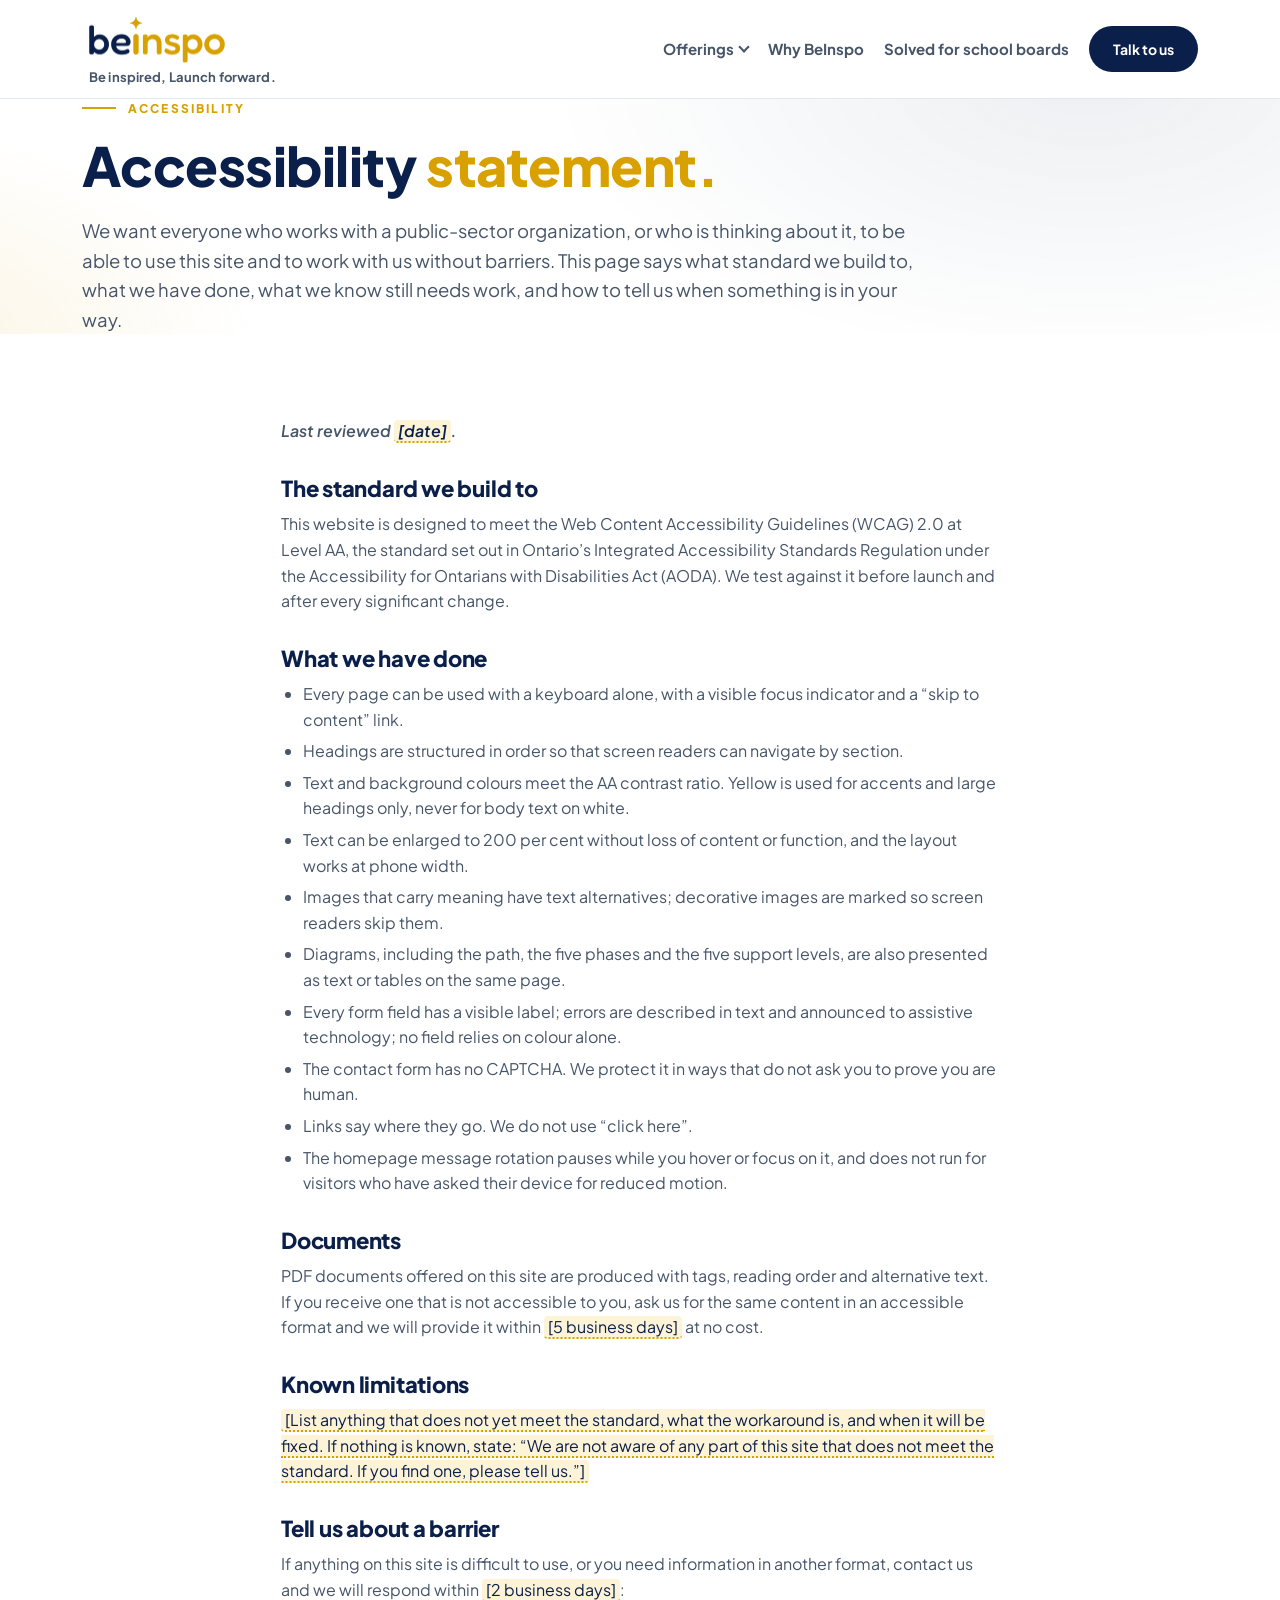
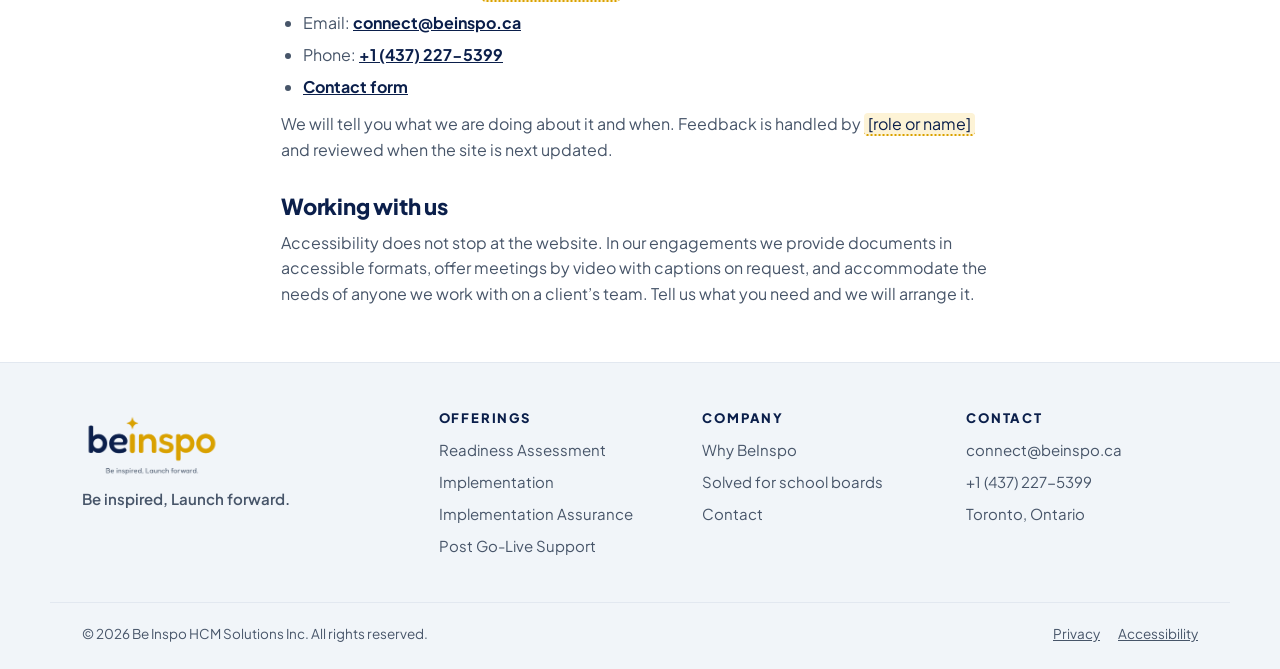
==== commit a38106a5: "Remove the Our team tab" ====
--- a/accessibility.html
+++ b/accessibility.html
@@ -34,7 +34,7 @@
         </li>
         <li><a class="nav-link" href="index.html#why-beinspo">Why BeInspo</a></li>
         <li><a class="nav-link" href="school-boards.html">Solved for school boards</a></li>
-        <li><a class="nav-link" href="team.html">Our Team</a></li>
+        <!-- <li><a class="nav-link" href="team.html">Our Team</a></li> -->
         <li class="nav-cta-item"><a class="btn btn-navy btn-sm" href="contact.html">Talk to us</a></li>
       </ul>
     </nav>
@@ -112,7 +112,7 @@
       <ul>
         <li><a href="index.html#why-beinspo">Why BeInspo</a></li>
         <li><a href="school-boards.html">Solved for school boards</a></li>
-        <li><a href="team.html">Our Team</a></li>
+        <!-- <li><a href="team.html">Our Team</a></li> -->
         <li><a href="contact.html">Contact</a></li>
       </ul>
     </nav>
